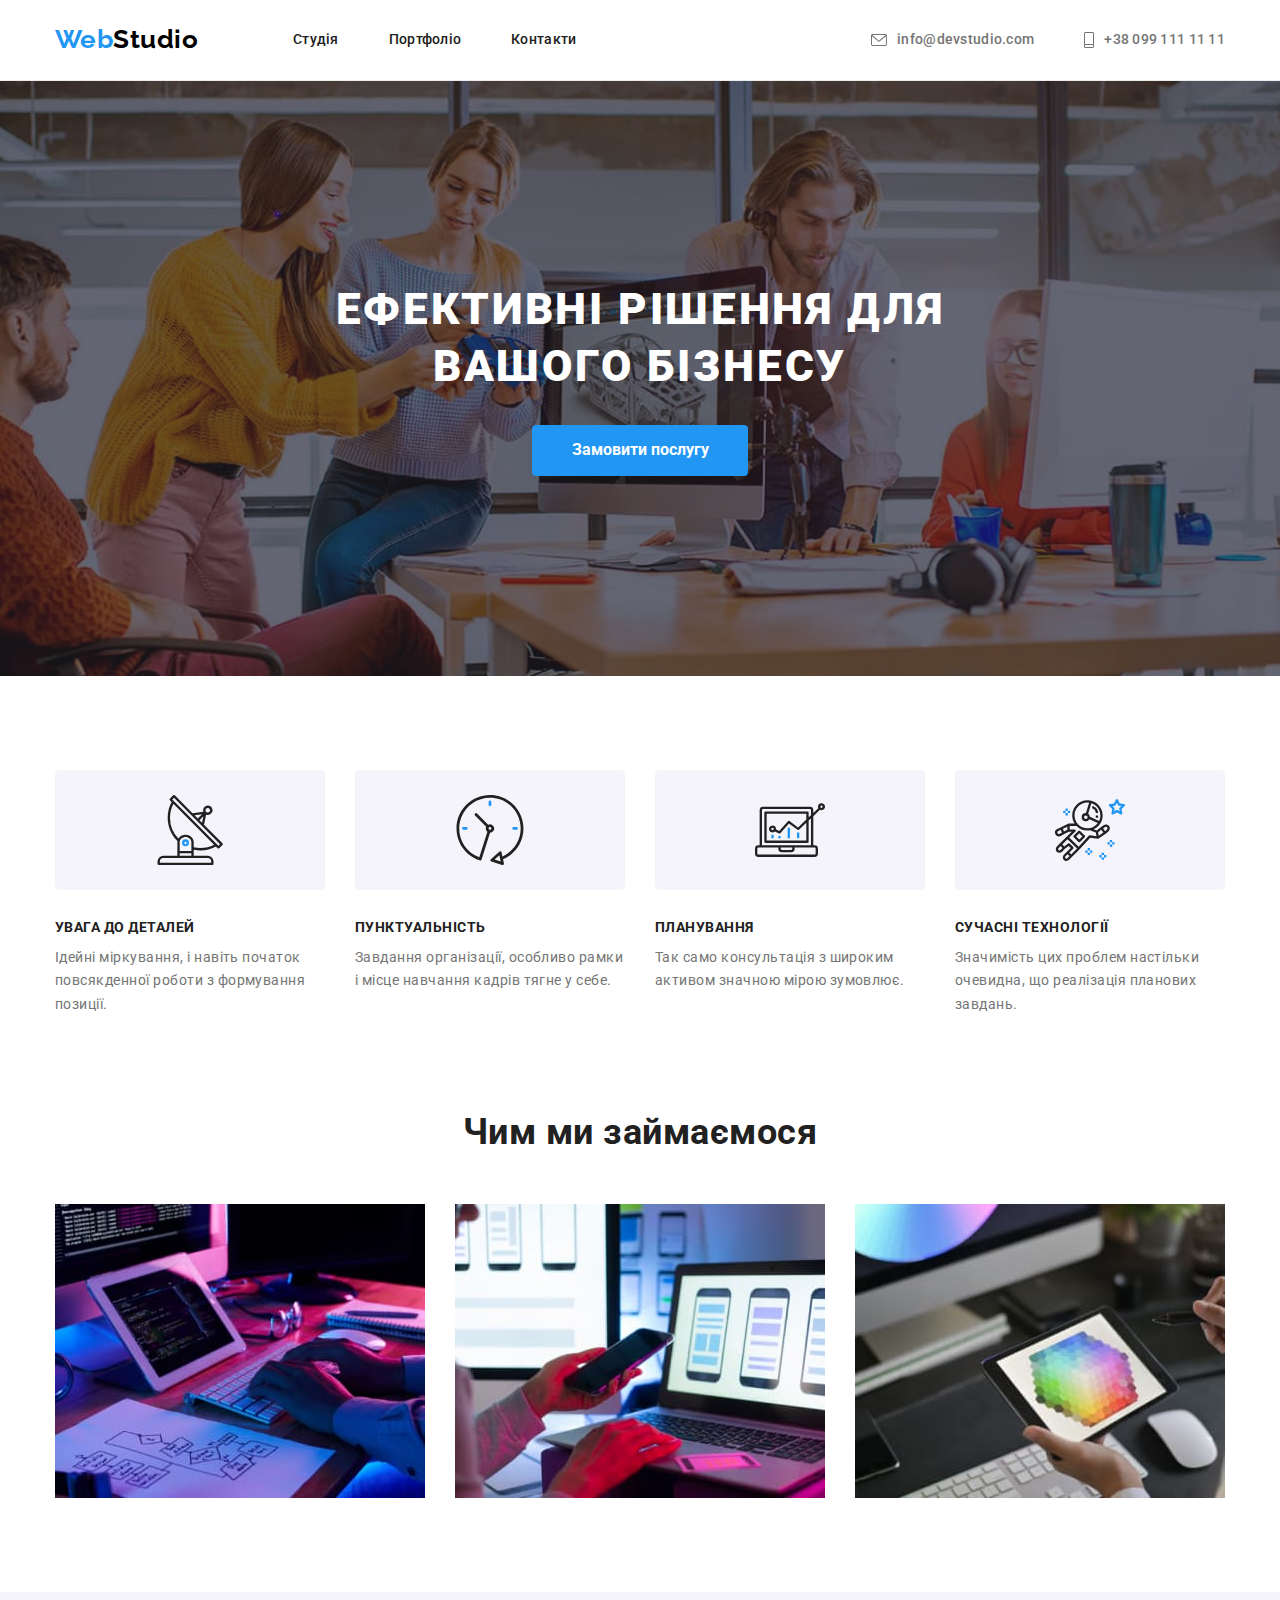
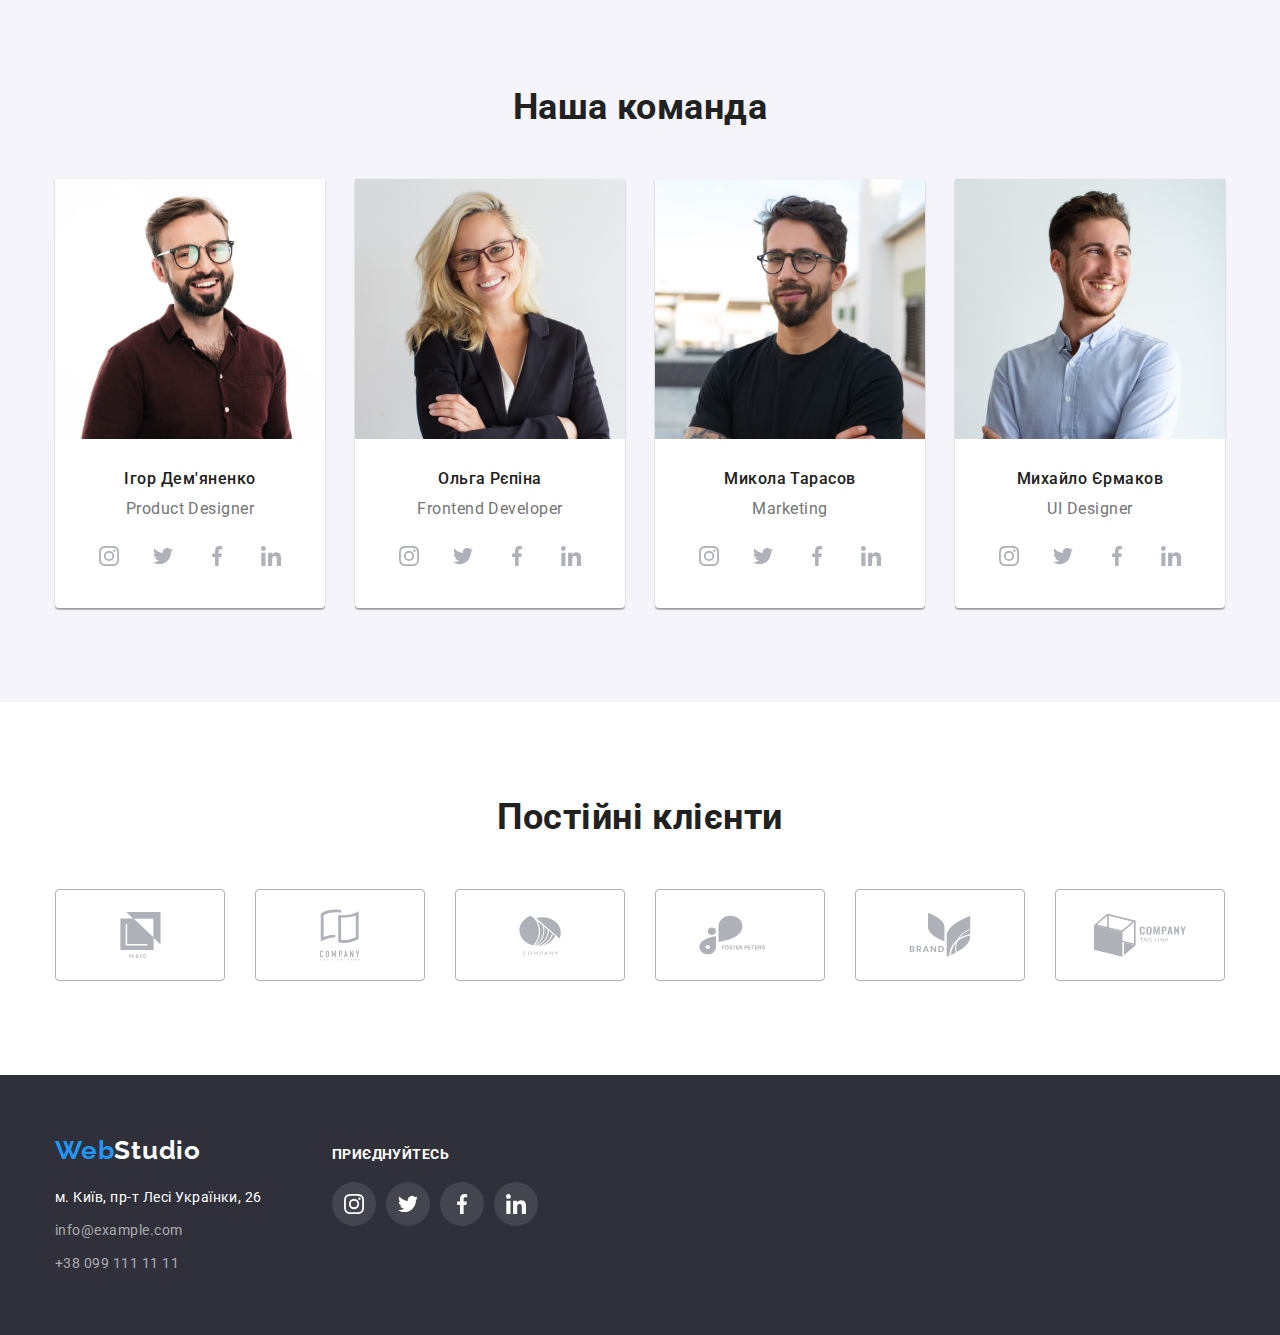
==== index.html @ 7f8a2072 "start" ====
<!DOCTYPE html>
<html lang="uk">
<head>
    <meta charset="UTF-8">
    <meta http-equiv="X-UA-Compatible" content="IE=edge">
    <meta name="viewport" content="width=device-width, initial-scale=1.0">
    <title>Document</title>
    <link rel="preconnect" href="https://fonts.googleapis.com">
    <link rel="preconnect" href="https://fonts.gstatic.com" crossorigin>
    <link href="https://fonts.googleapis.com/css2?family=Raleway:wght@700&family=Roboto:wght@400;500;700;900&display=swap"
        rel="stylesheet">  
    <link rel="stylesheet" href="https://cdnjs.cloudflare.com/ajax/libs/modern-normalize/1.1.0/modern-normalize.min.css">

    <link rel="stylesheet" href="./css/styles.css">
</head>
<body class="page">
    <header class="page-header">
        <div class="conteiner main-nav">
        <nav class="nav">
            <a href="./index.html" class="logo"><span class="logo-style">Web</span>Studio</a>
            <ul class="site-nav">
                <li class="item"><a href="./index.html" class="link">Студія</a></li>
                <li class="item"><a href="./portfolio.html" class="link">Портфоліо</a></li>
                <li class="item"><a href="" class="link">Контакти</a></li>
            </ul>
        </nav>
        <ul class="feedback">
            <li class="item"><a href="info@devstudio.com" class="link mail">
                <svg class="envelope-icon">
                    <use href="./images/sprayt.svg#icon-envelope"></use>
                </svg>info@devstudio.com</a></li>
            <li class="item"><a href="tel:+380991111111" class="link number">
                <svg class="smartfon-icon">
                    <use href="./images/sprayt.svg#icon-Vector"></use>
                </svg>+38 099 111 11 11</a></li>
        </ul>
        </div>
    </header>
    <main>
        <section class="hero-section">
            <div class="conteiner">
                <h1 class="hero-title">Ефективні рішення для вашого бізнесу</h1>
                <button type="button" class="hero-button">Замовити послугу</button>
            </div>
        </section>
        <section class="section">
           <div class="conteiner">
            <h2 class="section-title no-title">Наші переваги</h2>
            <ul class="benefits">
                <li class="item">
                    <div class="benefits-conteiner">
                        <svg class="antenna-icon">
                            <use href="./images/sprayt.svg#icon-Group"></use>
                        </svg>
                    </div>
                    <h3 class="title first">УВАГА ДО ДЕТАЛЕЙ</h3>
                    <p class="post">Ідейні міркування, і навіть початок повсякденної роботи з формування позиції.</p>
                </li>
                <li class="item">
                    <div class="benefits-conteiner">
                        <svg class="clock-icon">
                            <use href="./images/sprayt.svg#icon-clock"></use>
                        </svg>
                    </div>
                    <h3 class="title second">ПУНКТУАЛЬНІСТЬ</h3>
                    <p class="post">Завдання організації, особливо рамки і місце навчання кадрів тягне у себе.</p>
                </li>
                <li class="item">
                    <div class="benefits-conteiner">
                        <svg class="diagram-icon">
                            <use href="./images/sprayt.svg#icon-diagram"></use>
                        </svg>
                    </div>
                    <h3 class="title third">ПЛАНУВАННЯ</h3>
                    <p class="post">Так само консультація з широким активом значною мірою зумовлює.</p>
                </li>
                <li class="item">
                    <div class="benefits-conteiner">
                        <svg class="astronaut-icon">
                            <use href="./images/sprayt.svg#icon-astronaut"></use>
                        </svg>
                    </div>
                    <h3 class="title fourth">СУЧАСНІ ТЕХНОЛОГІЇ</h3>
                    <p class="post">Значимість цих проблем настільки очевидна, що реалізація планових завдань.</p>
                </li>
            </ul>
           </div>
        </section>
        <section class="section">
            <div class="conteiner">
                <h2 class="section-title">Чим ми займаємося</h2>
                <ul class="actings">
                    <li class="item">
                        <img src="./images/pc.jpg" alt="ноутбук" width="370" class="image">
                    </li>
                    <li class="item">
                        <img src="./images/phone.jpg" alt="телефон" width="370" class="image">
                    </li>
                    <li class="item">
                        <img src="./images/tablet.jpg" alt="планшет" width="370" class="image">
                    </li>
                </ul>
            </div>
        </section>
        <section class="section section-backgraund">
            <div class="conteiner">
                <h2 class="section-title">Наша команда</h2>
                <ul class="team">
                    <li class="item">
                        <img src="images/Ihor.jpg" alt="фото Ігор Дем'яненко" width="270" class="image-team">
                        <h3 class="title">Ігор Дем'яненко</h3>
                        <p class="post">Product Designer</p>
                        <ul class="social-networks">
                            <li>
                                <a href="" class="team-link">
                                    <svg class="instagram-team-icon">
                                        <use href="./images/sprayt.svg#icon-instagram-team"></use>
                                    </svg>
                                </a>
                            </li>
                            <li>
                                <a href="" class="team-link">
                                    <svg class="twitter-team-icon">
                                        <use href="./images/sprayt.svg#icon-twitter-team"></use>
                                    </svg>
                                </a>
                            </li>
                            <li>
                                <a href="" class="team-link">
                                    <svg class="facebook-team-icon">
                                        <use href="./images/sprayt.svg#icon-facebook-team"></use>
                                    </svg>
                                </a>
                            </li>
                            <li>
                                <a href="" class="team-link">
                                    <svg class="linkedin-team-icon">
                                        <use href="./images/sprayt.svg#icon-linkedin-team"></use>
                                    </svg>
                                </a>
                            </li>
                        </ul>
                    </li>
                    <li class="item">
                        <img src="images/Olha.jpg" alt="фото Ольга Рєпіна" width="270" class="image-team">
                        <h3 class="title">Ольга Рєпіна</h3>
                        <p class="post">Frontend Developer</p>
                        <ul class="social-networks">
                            <li>
                                <a href="" class="team-link">
                                    <svg class="instagram-team-icon">
                                        <use href="./images/sprayt.svg#icon-instagram-team"></use>
                                    </svg>
                                </a>
                            </li>
                            <li>
                                <a href="" class="team-link">
                                    <svg class="twitter-team-icon">
                                        <use href="./images/sprayt.svg#icon-twitter-team"></use>
                                    </svg>
                                </a>
                            </li>
                            <li>
                                <a href="" class="team-link">
                                    <svg class="facebook-team-icon">
                                        <use href="./images/sprayt.svg#icon-facebook-team"></use>
                                    </svg>
                                </a>
                            </li>
                            <li>
                                <a href="" class="team-link">
                                    <svg class="linkedin-team-icon">
                                        <use href="./images/sprayt.svg#icon-linkedin-team"></use>
                                    </svg>
                                </a>
                            </li>
                        </ul>
                    </li>
                    <li class="item">
                        <img src="images/Koly.jpg" alt="фото Микола Тарасов" width="270" class="image-team">
                        <h3 class="title">Микола Тарасов</h3>
                        <p class="post">Marketing</p>
                        <ul class="social-networks">
                            <li>
                                <a href="" class="team-link">
                                    <svg class="instagram-team-icon">
                                        <use href="./images/sprayt.svg#icon-instagram-team"></use>
                                    </svg>
                                </a>
                            </li>
                            <li>
                                <a href="" class="team-link">
                                    <svg class="twitter-team-icon">
                                        <use href="./images/sprayt.svg#icon-twitter-team"></use>
                                    </svg>
                                </a>
                            </li>
                            <li>
                                <a href="" class="team-link">
                                    <svg class="facebook-team-icon">
                                        <use href="./images/sprayt.svg#icon-facebook-team"></use>
                                    </svg>
                                </a>
                            </li>
                            <li>
                                <a href="" class="team-link">
                                    <svg class="linkedin-team-icon">
                                        <use href="./images/sprayt.svg#icon-linkedin-team"></use>
                                    </svg>
                                </a>
                            </li>
                        </ul>
                    <li class="item">
                        <img src="images/Misha.jpg" alt="фото Михайло Єрмаков" width="270" class="image-team">
                        <h3 class="title">Михайло Єрмаков</h3>
                        <p class="post">UI Designer</p>
                        <ul class="social-networks">
                            <li>
                                <a href="" class="team-link">
                                    <svg class="instagram-team-icon">
                                        <use href="./images/sprayt.svg#icon-instagram-team"></use>
                                    </svg>
                                </a>
                            </li>
                            <li>
                                <a href="" class="team-link">
                                    <svg class="twitter-team-icon">
                                        <use href="./images/sprayt.svg#icon-twitter-team"></use>
                                    </svg>
                                </a>
                            </li>
                            <li>
                                <a href="" class="team-link">
                                    <svg class="facebook-team-icon">
                                        <use href="./images/sprayt.svg#icon-facebook-team"></use>
                                    </svg>
                                </a>
                            </li>
                            <li>
                                <a href="" class="team-link">
                                    <svg class="linkedin-team-icon">
                                        <use href="./images/sprayt.svg#icon-linkedin-team"></use>
                                    </svg>
                                </a>
                            </li>
                        </ul>
                    </li>
                </ul>
            </div>
        </section>
        <section class="section">
            <div class="conteiner">
                <h2 class="section-title">Постійні клієнти</h2>
                <ul class="customers">
                    <li>
                        <a href="" class="customer-link">
                            <svg class="ya-and-co-icon">
                                <use href="./images/sprayt.svg#icon-YA-and-CO"></use>
                            </svg>
                        </a>
                    </li>
                    <li>
                        <a href="" class="customer-link">
                            <svg class="tagline-icon">
                                <use href="./images/sprayt.svg#icon-tagline"></use>
                            </svg>
                        </a>
                    </li>
                    <li>
                        <a href="" class="customer-link">
                            <svg class="company-icon">
                                <use href="./images/sprayt.svg#icon-company"></use>
                            </svg>
                        </a>
                    </li>
                    <li>
                        <a href="" class="customer-link">
                            <svg class="foster-icon">
                                <use href="./images/sprayt.svg#icon-foster"></use>
                            </svg>
                        </a>
                    </li>
                    <li>
                        <a href="" class="customer-link">
                            <svg class="brand-icon">
                                 <use href="./images/sprayt.svg#icon-brand"></use>
                            </svg>
                        </a>
                    </li>
                    <li>
                        <a href="" class="customer-link">
                            <svg class="tag-line-icon">
                                <use href="./images/sprayt.svg#icon-tag-line"></use>
                            </svg>
                        </a>
                    </li>
                </ul>
            </div>
        </section>
    </main>
    <footer class="footer">
        <div class="conteiner basement">
            <div aria-colcount="address-container">
                <a href="./index.html" class="footer-logo"><span class="logo-style">Web</span>Studio</a>
                <address>
                    <ul class="footer-section">
                        <li class="item">
                            <a href="https://goo.gl/maps/1Dg9ZGH78BXYVgJ18" target="_blank" rel="noreferer noopener nofollow"
                                class="map">м. Київ, пр-т Лесі
                                Українки, 26
                            </a>
                        </li>
                        <li class="item">
                            <a href="info@example.com" class="mail">info@example.com</a>
                        </li>
                        <li class="item">
                            <a href="tel:+380991111111" class="telephone">+38 099 111 11 11</a>
                        </li>
                    </ul>
                </address>
            </div>
            <div class="footer-link-container">
                <h2 class="footer-title">приєднуйтесь</h2>
                <ul class="social-link">
                <li>
                    <a href="" class="footer-link">
                        <svg class="instagram-icon">
                            <use href="./images/sprayt.svg#icon-instagram"></use>
                        </svg>
                    </a>
                </li>
                <li>
                    <a href="" class="footer-link">
                        <svg class="twitter-icon">
                            <use href="./images/sprayt.svg#icon-twitter"></use>
                        </svg>
                    </a>
                </li>
                <li>
                    <a href="" class="footer-link">
                        <svg class="facebook-icon">
                            <use href="./images/sprayt.svg#icon-facebook"></use>
                        </svg>
                    </a>
                </li>
                <li>
                    <a href="" class="footer-link">
                        <svg class="linkedin-icon">
                            <use href="./images/sprayt.svg#icon-linkedin"></use>
                        </svg>
                    </a>
                </li>
                </ul>
            </div>
        </div>
    </footer>
    
</body>
</html>
---- css/styles.css ----
:root{
    --primary-text-color: #757575;
    --title-text-color: #212121;
    --acent-color: #2196F3;
    --primary-bcg-color: #ffffff;

}
html{
    box-sizing: border-box;
}
*,
*::before,
*::after {
    box-sizing: inherit;
}
h1, h2, h3, p, ul{
    margin: 0px;
    padding: 0px;
}
.conteiner{
    margin-left: auto;
    margin-right: auto;
    padding-left: 15px;
    padding-right: 15px;
    width: 1200px;
}
.page-header{
    background-color: var(--primary-bcg-color);
    border-bottom: 1px solid #ECECEC;
}
.main-nav{
    display: flex;
    align-items: center;
    
}
.logo{
    width: 145px;
    font-family: 'Raleway';
    font-weight: 700;
    font-size: 26px;
    line-height: 1.2;
    color: #000000;
    text-decoration: none;
}
.logo:focus{
    color: var(--acent-color);
}
.logo-style{
    color: var(--acent-color);
}
.nav{
    display: flex;
    align-items: center;
}
.site-nav .link{
    display: block;
    padding-top: 32px;
    padding-bottom: 32px;

    color: var(--title-text-color);
    font-weight: 500;
    font-size: 14px;
    line-height: 1.1;
    letter-spacing: 0.02em;
    text-decoration: none;
}
.site-nav .item+ .item{
    margin-left: 50px;
}
.site-nav{
    display: flex;
    list-style: none;
    margin-left: 93px;
}
.site-nav .link:hover,
.site-nav .link:focus {
    color: var(--acent-color);
}
.feedback .link {
    display: inline-flex;
    align-items: center;
    padding-top: 32px;
    padding-bottom: 32px;

    color: #757575;
    font-weight: 500;
    font-size: 14px;
    line-height: 1.1;
    letter-spacing: 0.02em;
    text-decoration: none;
}
.feedback{
    display: flex;
    margin-left: auto;

    list-style: none;
}
.feedback .item+ .item{
margin-left: 50px;
}
.feedback .link:hover,
.feedback .link:focus{
    color: var(--acent-color);
}
.envelope-icon{
    width: 16px;
    height: 12px;
    margin-right: 10px;
    fill: currentColor;
}
.smartfon-icon{
    width: 10px;
    height: 16px;
    margin-right: 10px;
    fill: currentColor;
}


/*body*/

body{
    background-color: var(--primary-bcg-color);
    color: var(--primary-text-color);
    font-family: 'Roboto', sans-serif;
    font-style: normal;
    font-weight: 400;
    letter-spacing: 0.03em;
}   

/*секція герой*/
.hero-section{
    max-width: 1600px;
    background-image: linear-gradient(
        to right,
        rgba(47, 48, 58, 0.4),
        rgba(47, 48, 58, 0.4)
        ), url(../images/hero-img-bg.jpg);
    background-repeat: no-repeat;
    background-position: center;
    background-size: cover;

    margin-left: auto;
    margin-right: auto;
    padding-top: 200px;
    padding-bottom: 200px;

    background-color: #2F303A;
    text-align: center;
}
.hero-title{
    margin-left: auto;
    margin-right: auto;
    margin-bottom: 30px;
    width: 696px;

    color: var(--primary-bcg-color);
    font-weight: 900;
    font-size: 44px;
    line-height: 1.3;
    letter-spacing: 0.06em;
    text-transform: uppercase;
}
.hero-button{
    border: 1px solid transparent;
    display: inline-block;
    border-radius: 4px;
    padding: 10px 32px;
    min-width: 216px;

    background-color: var(--acent-color);
    color: var(--primary-bcg-color);
    font-weight: 700;
    font-size: 16px;
    line-height: 1.8;
    cursor: pointer;
}
.hero-button:hover,
.hero-button:focus{
    color: var(--primary-bcg-color);
}
/*заголовки секцій*/
.section{
    padding-top: 94px;
    padding-bottom: 94px;
}
.section-title{
    margin-bottom: 50px;

    color: var(--title-text-color);
    font-weight: 700;
    font-size: 36px;
    line-height: 1.2;
    text-align: center;
}
.no-title {
    display: none;
}
/*перелік переваг*/
.benefits{
    display: flex;

    list-style: none;
}
.benefits .item+ .item{
    margin-left: 30px;
}
.benefits-conteiner{
    display: inline-flex;
    justify-content: center;
    align-items: center;
    width: 270px;
    height: 120px;
    background: #F5F4FA;
    border-radius: 4px;
    margin-bottom: 30px;
}
.antenna-icon{
    width: 70px;
    height: 70px;
}
.clock-icon{
    width: 70px;
    height: 70px;
}
.diagram-icon{
    width: 70px;
    height: 70px;
}
.astronaut-icon{
    width: 70px;
    height: 70px;
}
.benefits .title{
    margin-bottom: 10px;

    color: var(--title-text-color);
    font-weight: 700;
    font-size: 14px;
    line-height: 1.1;
}
.benefits .post{
    font-size: 14px;
    line-height: 1.7;
}
/* what we do*/
.section:nth-child(3) {
    padding-top: 0px;
}
.actings{
    display: flex;
    list-style: none;
    
}
.actings .item+ .item{
    margin-left: 30px;
}
.item .image{
    display: block;
    max-width: 100%;
    height: auto;
}
/*Team section*/
.team{
    display: flex;
    list-style: none;
}
.section-title .team{
    background-color: #fff;
}
.team .item{
    display: inline-block;
    background-color: var(--primary-bcg-color);
    box-shadow: 0px 1px 3px rgba(0, 0, 0, 0.12), 0px 1px 1px rgba(0, 0, 0, 0.14), 0px 2px 1px rgba(0, 0, 0, 0.2);
    border-radius: 0px 0px 4px 4px;
}
.team .item+ .item{
    margin-left: 30px;
}
.team .image-team{
    display: block;
    max-width: 100%;
    height: auto;
}
.team .title{
    padding-top: 30px;
    margin-bottom: 10px;
    text-align: center;

    color: var(--title-text-color);
    font-weight: 500;
    font-size: 16px;
    line-height: 1.2;
}
.team .post{
    margin-bottom: 16px;
    text-align: center;

    font-size: 16px;
    line-height: 1.2;
}
.social-networks{
    display: flex;
    list-style: none;
    justify-content: center;
    column-gap: 10px;
    padding-bottom: 30px;
}
.team-link{
    display: inline-flex;
    justify-content: center;
    align-items: center;
    width: 44px;
    height: 44px;
    color: #AFB1B8;
    border: 0;
    border-radius: 50%;
    background-color: var(--primary-bcg-color);
}
.team-link:hover,
.team-link:focus{
    color: #fff;
    background-color: var(--acent-color);
}
.instagram-team-icon{
    width: 20px;
    height: 20px;
    fill: currentColor;
}
.twitter-team-icon{
    width: 20px;
    height: 20px;
    fill: currentColor;
}
.facebook-team-icon{
    width: 20px;
    height: 20px;
    fill: currentColor;
}
.linkedin-team-icon{
    width: 20px;
    height: 20px;
    fill: currentColor;
}
.section-backgraund{
    background-color: #F5F4FA;
}
/* customers section */
.customers{
    display: flex;
    list-style: none;
    justify-content: center;
    column-gap: 30px;
}
.customer-link{
    display: inline-flex;
    justify-content: center;
    align-items: center;
    width: 170px;
    height: 92px;
    color: #AFB1B8;
    border: 1px solid #AFB1B8;
    border-radius: 4px;
}
.customer-link:hover,
.customer-link:focus{
    color: var(--acent-color);
    border-color: var(--acent-color);
}
.ya-and-co-icon{
    width: 41px;
    height: 46px;
    fill: currentColor;
}
.tagline-icon{
    width: 40px;
    height: 52px;
    fill: currentColor;
}
.company-icon{
    width: 44px;
    height: 40px;
    fill: currentColor;
}
.foster-icon{
    width: 84px;
    height: 40px;
    fill: currentColor;
}
.brand-icon{
    width: 62.54px;
    height: 45.43px;
    fill: currentColor;
}
.tag-line-icon{
    width: 94px;
    height: 44px;
    fill: currentColor;
}
/*footer*/
.footer{
    padding-top: 60px;
    padding-bottom: 60px;
    background-color: #2F303A;
}
.basement{
    display: flex;
    align-items: baseline;
}
.footer-section{
    list-style: none;
}
.footer-logo{
    display: inline-block;
    margin-bottom: 20px;
    width: 145px;

    font-family: 'Raleway';
    font-style: normal;
    font-weight: 700;
    font-size: 26px;
    line-height: 1.2;
    letter-spacing: 0.03em;
    text-decoration: none;
    color: var(--primary-bcg-color);
}
.footer-logo:focus{
    color: var(--acent-color);
}
.footer-section .map{
    color: var(--primary-bcg-color);
    font-size: 14px;
    line-height: 1.7;
    text-decoration: none;
    font-style: normal;
}
.footer-section .map:hover,
.footer-section .map:focus{
    color: var(--acent-color);
}
.footer-section .mail,
.footer-section .telephone{
    color: rgba(255, 255, 255, 0.6);
    font-size: 14px;
    line-height: 1.7;
    text-decoration: none;
    font-style: normal;
}
.footer-section .mail:hover,
.footer-section .mail:focus{
    color: var(--acent-color);
}

.footer-section .telephone:hover,
.footer-section .telephone:focus{
    color: var(--acent-color);
}
.footer-section .item{
    margin-bottom: 9px;
}
.footer-section .item:last-child{
    margin-bottom: 0px;
}
.footer-link-container{
    margin-left: 70px;
    width: 206px;
    height: 80px;
}
.footer-title{
    margin-bottom: 20px;

    font-weight: 700;
    font-size: 14px;
    line-height: 16px;
    letter-spacing: 0.03em;
    text-transform: uppercase;

    color: #FFFFFF;
}
.social-link{
    display: flex;
    list-style: none;
    justify-content: space-between;
}
.footer-link{
    display: inline-flex;
    justify-content: center;
    align-items: center;
    width: 44px;
    height: 44px;
    border: 0;
    border-radius: 50%;
    background-color: rgba(255, 255, 255, 0.1);
}
.footer-link:hover,
.footer-link:focus{
    background-color: var(--acent-color);
}
.instagram-icon{
    width: 20px;
    height: 20px;
}
.twitter-icon{
    width: 20px;    
    height: 20px;
}
.facebook-icon{
    width: 20px;
    height: 20px;
}
.linkedin-icon{
    width: 20px;
    height: 20px;
}

/*button portfolio*/
.button{
    display: flex;
    justify-content: center;

    list-style: none;
    margin-bottom: 50px;
}
.button .item+ .item{
    margin-left: 8px;
}
.button .nav-button{
    border-radius: 4px;
    border: transparent;
    padding: 6px 25px;

    font-family: inherit;
    background-color: #F5F4FA;
    color: var(--title-text-color);
    font-weight: 500;
    font-size: 16px;
    line-height: 1.6;
    cursor: pointer;
}
.button .nav-button:hover,
.button .nav-button:focus{
    background-color: var(--acent-color);
    color: var(--primary-bcg-color);
    box-shadow: 0px 3px 1px rgba(0, 0, 0, 0.1), 0px 1px 2px rgba(0, 0, 0, 0.08), 0px 2px 2px rgba(0, 0, 0, 0.12);
}
/*examples portfolio*/
.examples{
    display: flex;
    flex-wrap: wrap;
    list-style: none;
}
.examples .item{
    width: 370px;
    margin-right: 30px;
    margin-bottom: 30px;
    
}
.examples .item:nth-child(3n){
    margin-right: 0px;
}
.examples .item:nth-last-child(-n +3){
    margin-bottom: 0px;
}
.examples .examples-image{
    display: block;
    max-width: 100%;
    height: auto;
}
.examples-title{
    margin-bottom: 4px;

    color: var(--title-text-color);
    font-weight: 700;
    font-size: 18px;
    line-height: 2;
    letter-spacing: 0.06em;
    background-color: #fff;
}
.examples-post{
    color: var(--primary-text-color);
    font-size: 16px;
    line-height: 1.8;
    background-color: #fff;
}
.examples-link:hover,
.examples-link:focus{
    box-shadow: 0px 1px 1px rgba(0, 0, 0, 0.12), 0px 4px 4px rgba(0, 0, 0, 0.06), 1px 4px 6px rgba(0, 0, 0, 0.16);
}
.examples-link {
    display: block;
    text-decoration: none;
}
.examples-container{
    padding: 20px 24px;
    border-bottom: 1px solid #EEEEEE;
    border-right: 1px solid #EEEEEE;
    border-left: 1px solid #EEEEEE;
}
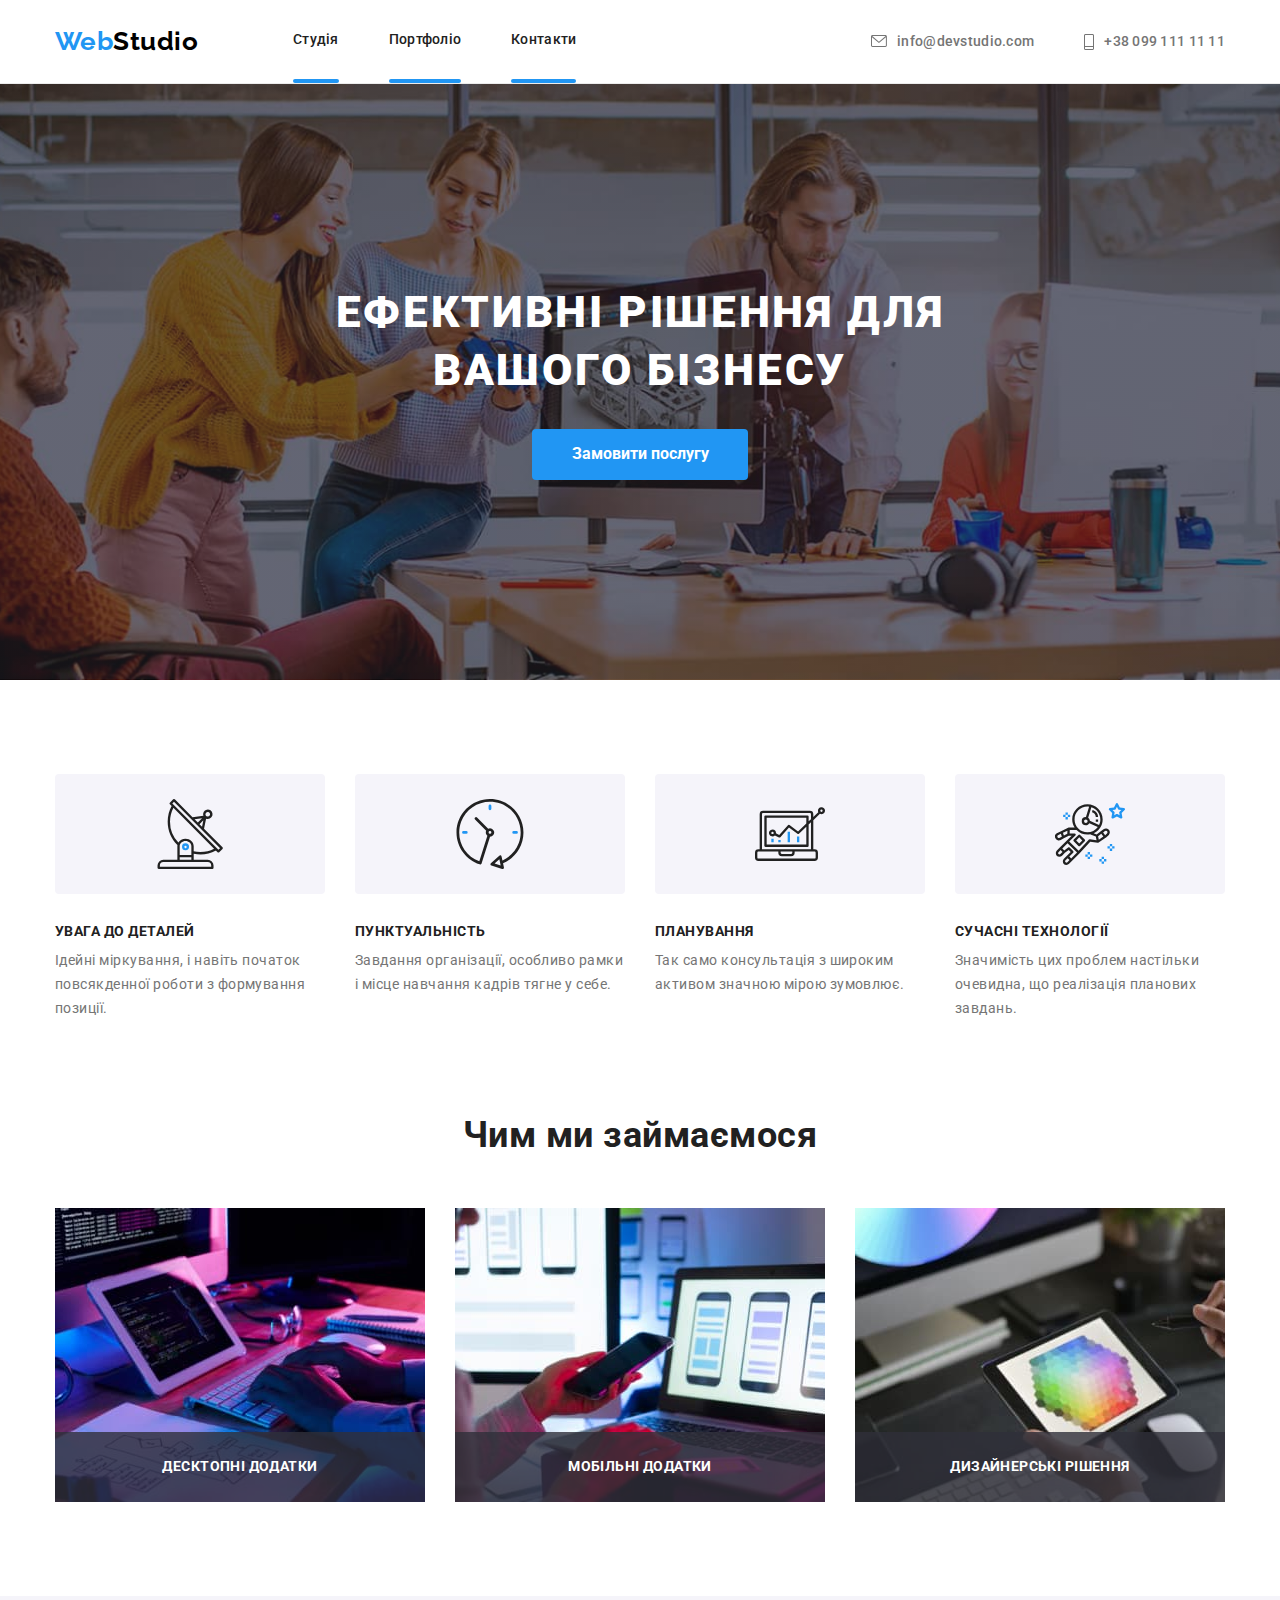
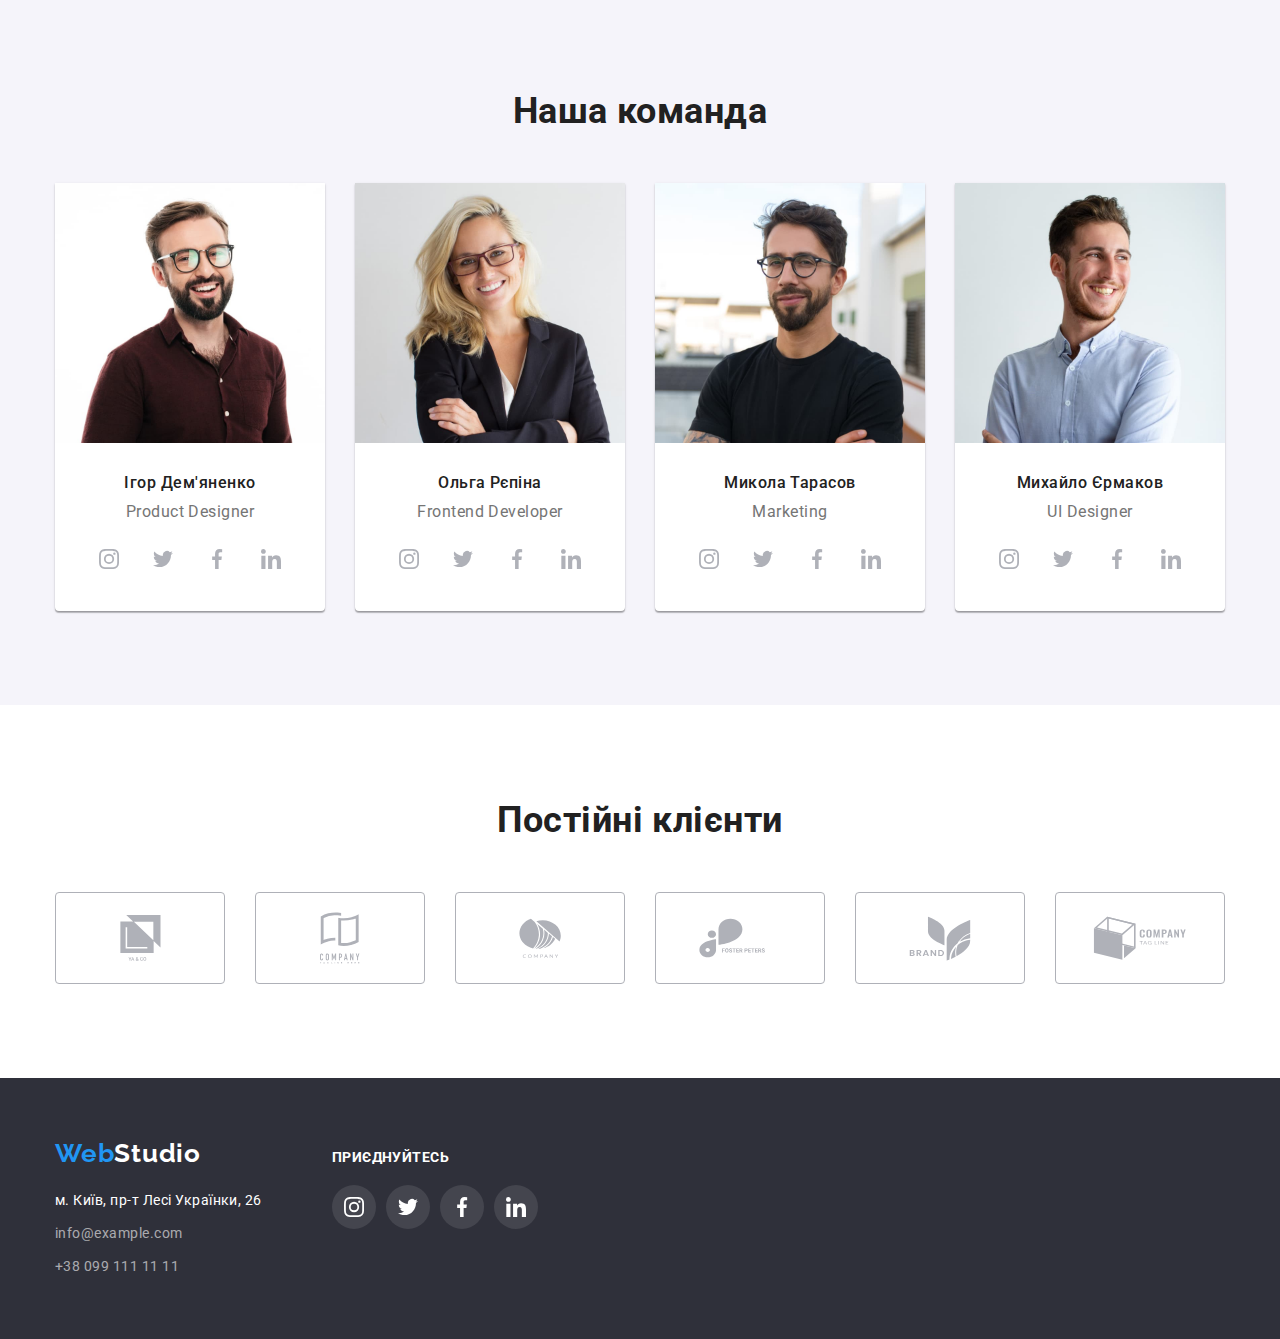
==== commit c6416f51: "+" ====
--- a/index.html
+++ b/index.html
@@ -91,13 +91,28 @@
                 <h2 class="section-title">Чим ми займаємося</h2>
                 <ul class="actings">
                     <li class="item">
-                        <img src="./images/pc.jpg" alt="ноутбук" width="370" class="image">
-                    </li>
-                    <li class="item">
-                        <img src="./images/phone.jpg" alt="телефон" width="370" class="image">
-                    </li>
-                    <li class="item">
-                        <img src="./images/tablet.jpg" alt="планшет" width="370" class="image">
+                        <div class="actings-container">
+                            <img src="./images/pc.jpg" alt="ноутбук" width="370" class="image">
+                            <div class="actings-post-container">
+                                <p class="actings-post">Десктопні додатки</p>
+                            </div>
+                        </div>
+                    </li>
+                    <li class="item">
+                        <div class="actings-container">
+                            <img src="./images/phone.jpg" alt="телефон" width="370" class="image">
+                            <div class="actings-post-container">
+                                <p class="actings-post">Мобільні додатки</p>
+                            </div>
+                        </div>
+                    </li>
+                    <li class="item">
+                        <div class="actings-container">
+                            <img src="./images/tablet.jpg" alt="планшет" width="370" class="image">
+                            <div class="actings-post-container">
+                                <p class="actings-post">Дизайнерські рішення</p>
+                            </div>
+                        </div>
                     </li>
                 </ul>
             </div>
--- a/css/styles.css
+++ b/css/styles.css
@@ -75,6 +75,15 @@
 .site-nav .link:hover,
 .site-nav .link:focus {
     color: var(--acent-color);
+}
+.site-nav .item::after{
+    display: block;
+    content: " ";
+    width: 100%;
+    height: 4px;
+    background-color: var(--acent-color);
+    border-radius: 2px;
+    opacity: 1;
 }
 .feedback .link {
     display: inline-flex;
@@ -259,6 +268,29 @@
     max-width: 100%;
     height: auto;
 }
+.actings-container{
+    position: relative;
+}
+.actings-post {
+    font-family: 'Roboto';
+    font-weight: 700;
+    font-size: 14px;
+    line-height: 1.14;
+    letter-spacing: 0.03em;
+    text-transform: uppercase;
+    color: var(--primary-bcg-color);
+}
+.actings-post-container{
+    position: absolute;
+    bottom: 0;
+    left: 0;
+    background-color: rgba(47, 48, 58, 0.8);
+    width: 370px;
+    height: 70px;
+    display: flex;
+    justify-content: center;
+    align-items: center;
+}
 /*Team section*/
 .team{
     display: flex;
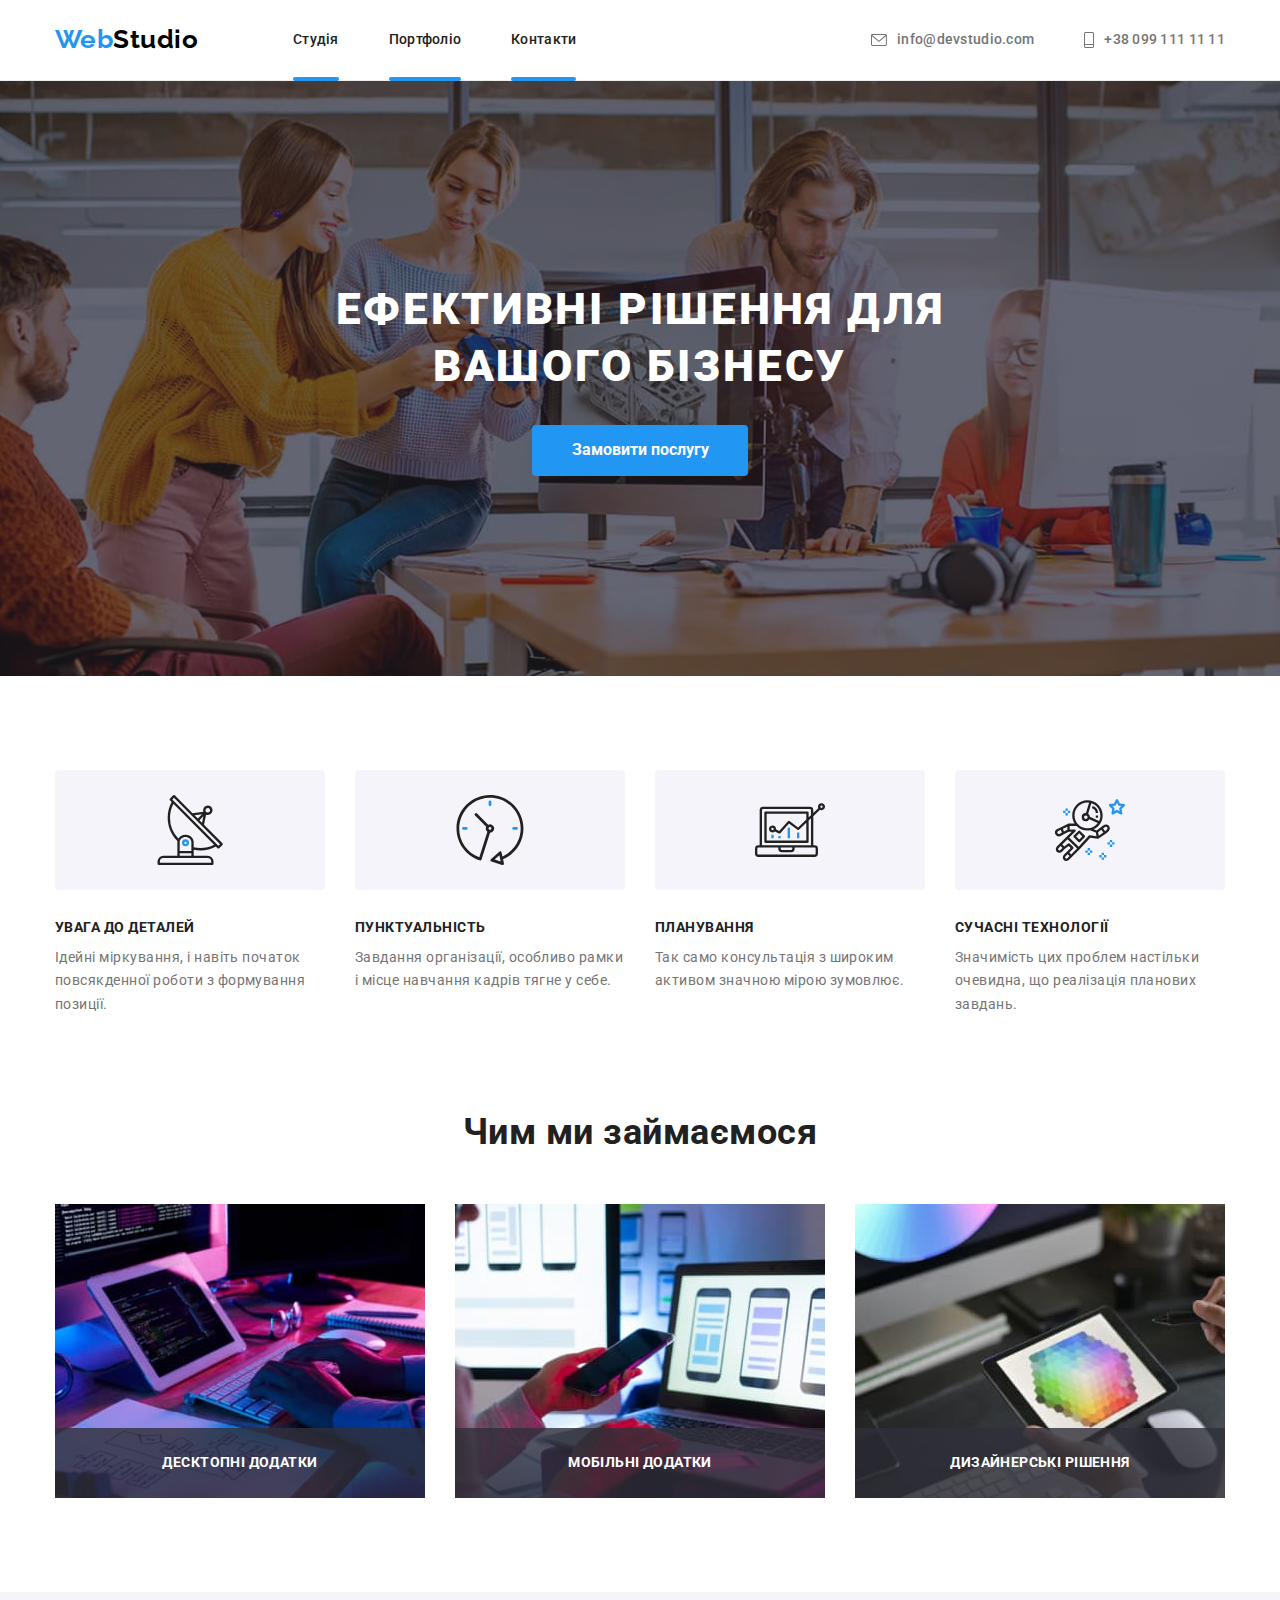
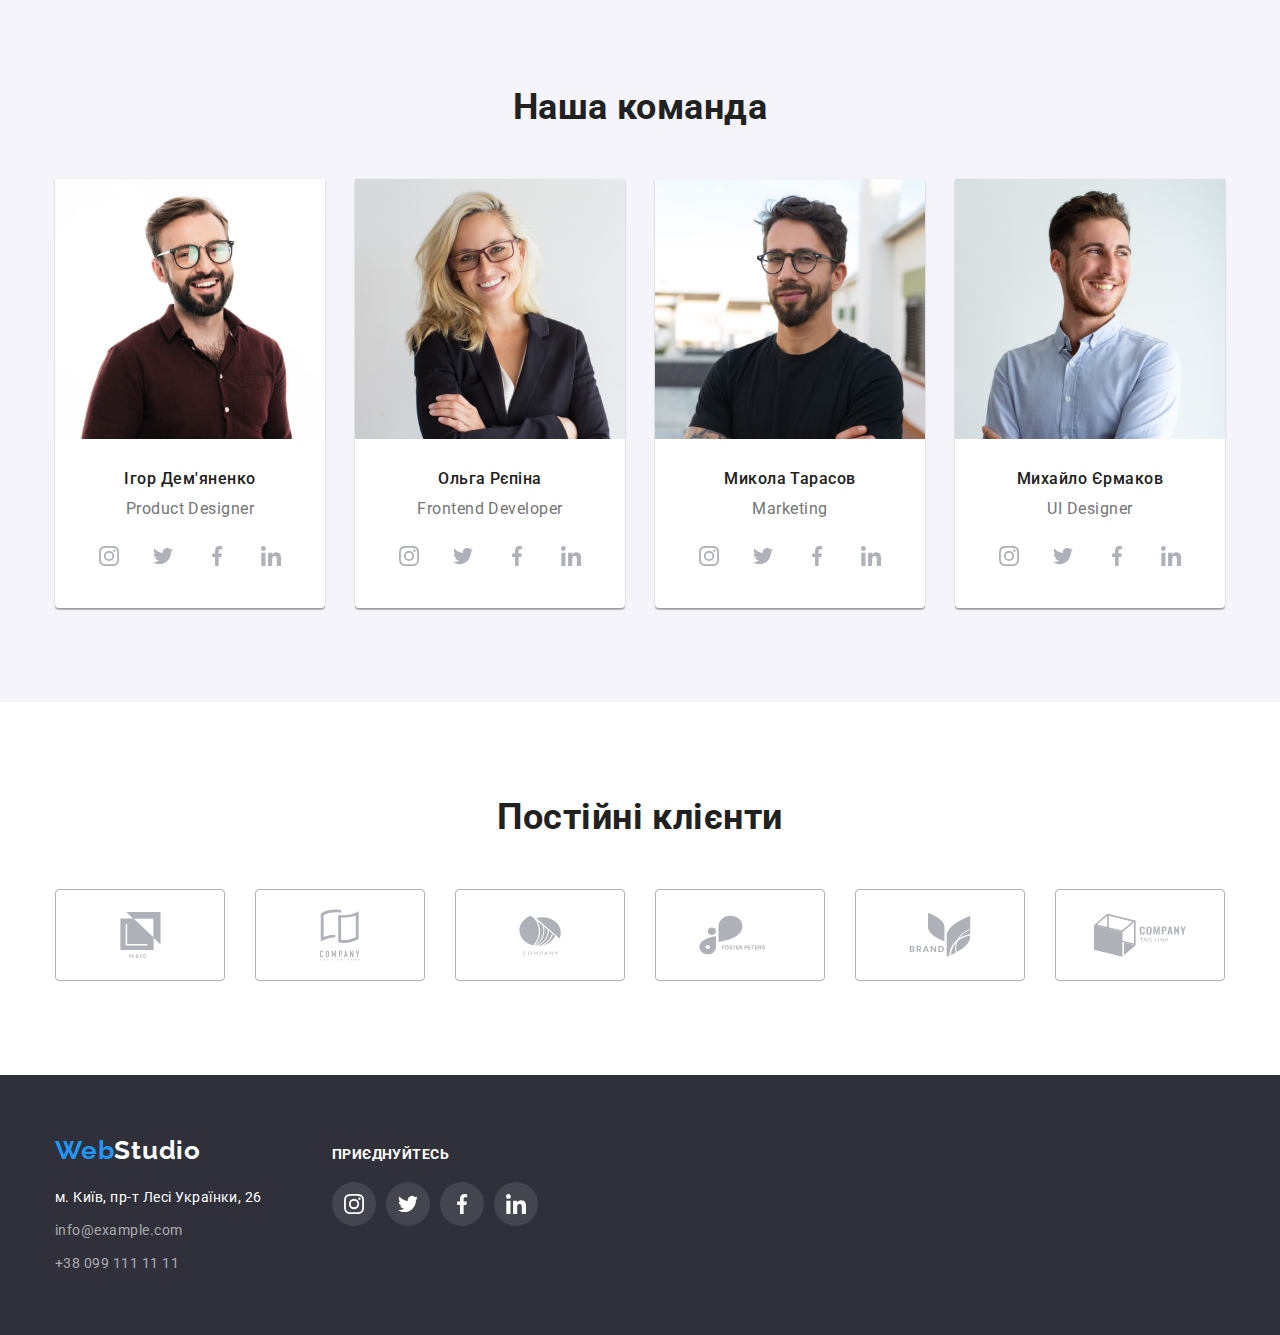
==== commit a003e2e7: "+" ====
--- a/index.html
+++ b/index.html
@@ -19,9 +19,9 @@
         <nav class="nav">
             <a href="./index.html" class="logo"><span class="logo-style">Web</span>Studio</a>
             <ul class="site-nav">
-                <li class="item"><a href="./index.html" class="link">Студія</a></li>
-                <li class="item"><a href="./portfolio.html" class="link">Портфоліо</a></li>
-                <li class="item"><a href="" class="link">Контакти</a></li>
+                <li class="item"><a href="./index.html" class="link current">Студія</a></li>
+                <li class="item"><a href="./portfolio.html" class="link current">Портфоліо</a></li>
+                <li class="item"><a href="" class="link current">Контакти</a></li>
             </ul>
         </nav>
         <ul class="feedback">
@@ -40,7 +40,7 @@
         <section class="hero-section">
             <div class="conteiner">
                 <h1 class="hero-title">Ефективні рішення для вашого бізнесу</h1>
-                <button type="button" class="hero-button">Замовити послугу</button>
+                <button type="button" class="hero-button" data-modal-open>Замовити послугу</button>
             </div>
         </section>
         <section class="section">
@@ -369,6 +369,17 @@
             </div>
         </div>
     </footer>
+
+    <div class="backdrop is-hidden" data-modal>
+        <div class="modal">
+            <button class="button-close" data-modal-close>
+                <svg class="close-icon">
+                    <use href="./images/sprayt.svg#icon-close"></use>
+                </svg>
+            </button>
+        </div>
+    </div>
     
+    <script src="./js/modal.js"></script>
 </body>
 </html>
--- a/css/styles.css
+++ b/css/styles.css
@@ -63,6 +63,10 @@
     line-height: 1.1;
     letter-spacing: 0.02em;
     text-decoration: none;
+
+    position: relative;
+
+    transition: color 250ms cubic-bezier(0.4, 0, 0.2, 1);
 }
 .site-nav .item+ .item{
     margin-left: 50px;
@@ -71,19 +75,23 @@
     display: flex;
     list-style: none;
     margin-left: 93px;
+
 }
 .site-nav .link:hover,
-.site-nav .link:focus {
-    color: var(--acent-color);
-}
-.site-nav .item::after{
+.site-nav .link:focus{
+    color: var(--acent-color);
+}
+.link.current::after{
+    position: absolute;
+    left: 0;
+    bottom: -1px;
     display: block;
     content: " ";
     width: 100%;
     height: 4px;
     background-color: var(--acent-color);
     border-radius: 2px;
-    opacity: 1;
+    opacity: 1; 
 }
 .feedback .link {
     display: inline-flex;
@@ -97,6 +105,8 @@
     line-height: 1.1;
     letter-spacing: 0.02em;
     text-decoration: none;
+
+    transition: color 250ms cubic-bezier(0.4, 0, 0.2, 1);
 }
 .feedback{
     display: flex;
@@ -347,6 +357,9 @@
     border: 0;
     border-radius: 50%;
     background-color: var(--primary-bcg-color);
+
+    transition: color 250ms cubic-bezier(0.4, 0, 0.2, 1),
+    background-color 250ms cubic-bezier(0.4, 0, 0.2, 1);
 }
 .team-link:hover,
 .team-link:focus{
@@ -392,6 +405,9 @@
     color: #AFB1B8;
     border: 1px solid #AFB1B8;
     border-radius: 4px;
+
+    transition: color 250ms cubic-bezier(0.4, 0, 0.2, 1),
+    border-color 250ms cubic-bezier(0.4, 0, 0.2, 1);
 }
 .customer-link:hover,
 .customer-link:focus{
@@ -464,6 +480,8 @@
     line-height: 1.7;
     text-decoration: none;
     font-style: normal;
+
+    transition: color 250ms cubic-bezier(0.4, 0, 0.2, 1);
 }
 .footer-section .map:hover,
 .footer-section .map:focus{
@@ -476,6 +494,8 @@
     line-height: 1.7;
     text-decoration: none;
     font-style: normal;
+
+    transition: color 250ms cubic-bezier(0.4, 0, 0.2, 1);
 }
 .footer-section .mail:hover,
 .footer-section .mail:focus{
@@ -522,6 +542,8 @@
     border: 0;
     border-radius: 50%;
     background-color: rgba(255, 255, 255, 0.1);
+
+    transition: background-color 250ms cubic-bezier(0.4, 0, 0.2, 1);
 }
 .footer-link:hover,
 .footer-link:focus{
@@ -567,6 +589,10 @@
     font-size: 16px;
     line-height: 1.6;
     cursor: pointer;
+
+    transition: color 250ms cubic-bezier(0.4, 0, 0.2, 1),
+        background-color 250ms cubic-bezier(0.4, 0, 0.2, 1),
+        box-shadow 250ms cubic-bezier(0.4, 0, 0.2, 1);
 }
 .button .nav-button:hover,
 .button .nav-button:focus{
@@ -620,6 +646,9 @@
 .examples-link {
     display: block;
     text-decoration: none;
+
+    transition: box-shadow 250ms cubic-bezier(0.4, 0, 0.2, 1);;
+
 }
 .examples-container{
     padding: 20px 24px;
@@ -627,3 +656,89 @@
     border-right: 1px solid #EEEEEE;
     border-left: 1px solid #EEEEEE;
 }
+.thumb{
+    position: relative;
+    overflow: hidden;
+}
+.examples-overlay{
+    position: absolute;
+    top: 0;
+    left: 0;
+    width: 100%;
+    height: 100%;
+    background-color: rgba(33, 150, 243, 0.9);
+
+    transform: translateY(100%);
+    transition: transform 250ms cubic-bezier(0.4, 0, 0.2, 1);
+}
+.examples-text-conteiner{
+    position: absolute;
+    top: 50%;
+    left: 50%;
+    transform: translate(-50%, -50%);
+    width: 322px;
+    height: 168px;
+}
+.examples-text{
+    font-family: 'Roboto';
+    font-size: 18px;
+    line-height: 1.55;
+    letter-spacing: 0.03em;
+    
+    color: #FFFFFF;
+    
+}
+.examples-link:hover .examples-overlay{
+    transform: translateY(0);
+}
+/* Бекдроп та модальне вікно */
+.backdrop{
+    position: fixed;
+    top: 0;
+    left: 0;
+    width: 100%;
+    height: 100%;
+    background-color: rgba(0, 0, 0, 0.2);
+    
+    opacity: 1;
+    transition: opacity 250ms cubic-bezier(0.4, 0, 0.2, 1);
+}
+.backdrop.is-hidden .modal{
+    transform: translate(-50%, -50%) scale(1.1);
+}
+.modal{
+    position: absolute;
+    top: 50%;
+    left: 50%;
+    transform: translate(-50%, -50%) scale(1);
+    width: 528px;
+    height: 581px;
+    background-color: #FFFFFF;
+    box-shadow: 0px 1px 3px rgba(0, 0, 0, 0.12), 0px 1px 1px rgba(0, 0, 0, 0.14), 0px 2px 1px rgba(0, 0, 0, 0.2);
+    border-radius: 4px;
+
+    transition: transform 250ms cubic-bezier(0.4, 0, 0.2, 1);
+}
+.button-close{
+    position: absolute;
+    top: 8px;
+    right: 8px;
+    display: inline-flex;
+    justify-content: center;
+    align-items: center;
+    width: 30px;
+    height: 30px;
+    background-color: #fff;
+    border-radius: 50%;
+    border: 1px solid rgba(0, 0, 0, 0.1);
+    cursor: pointer;
+}
+.close-icon {
+    width: 18px;
+    height: 18px;
+}
+.is-hidden{
+    opacity: 0;
+    pointer-events: none;
+}
+/* Бекдроп та модальне вікно кінець */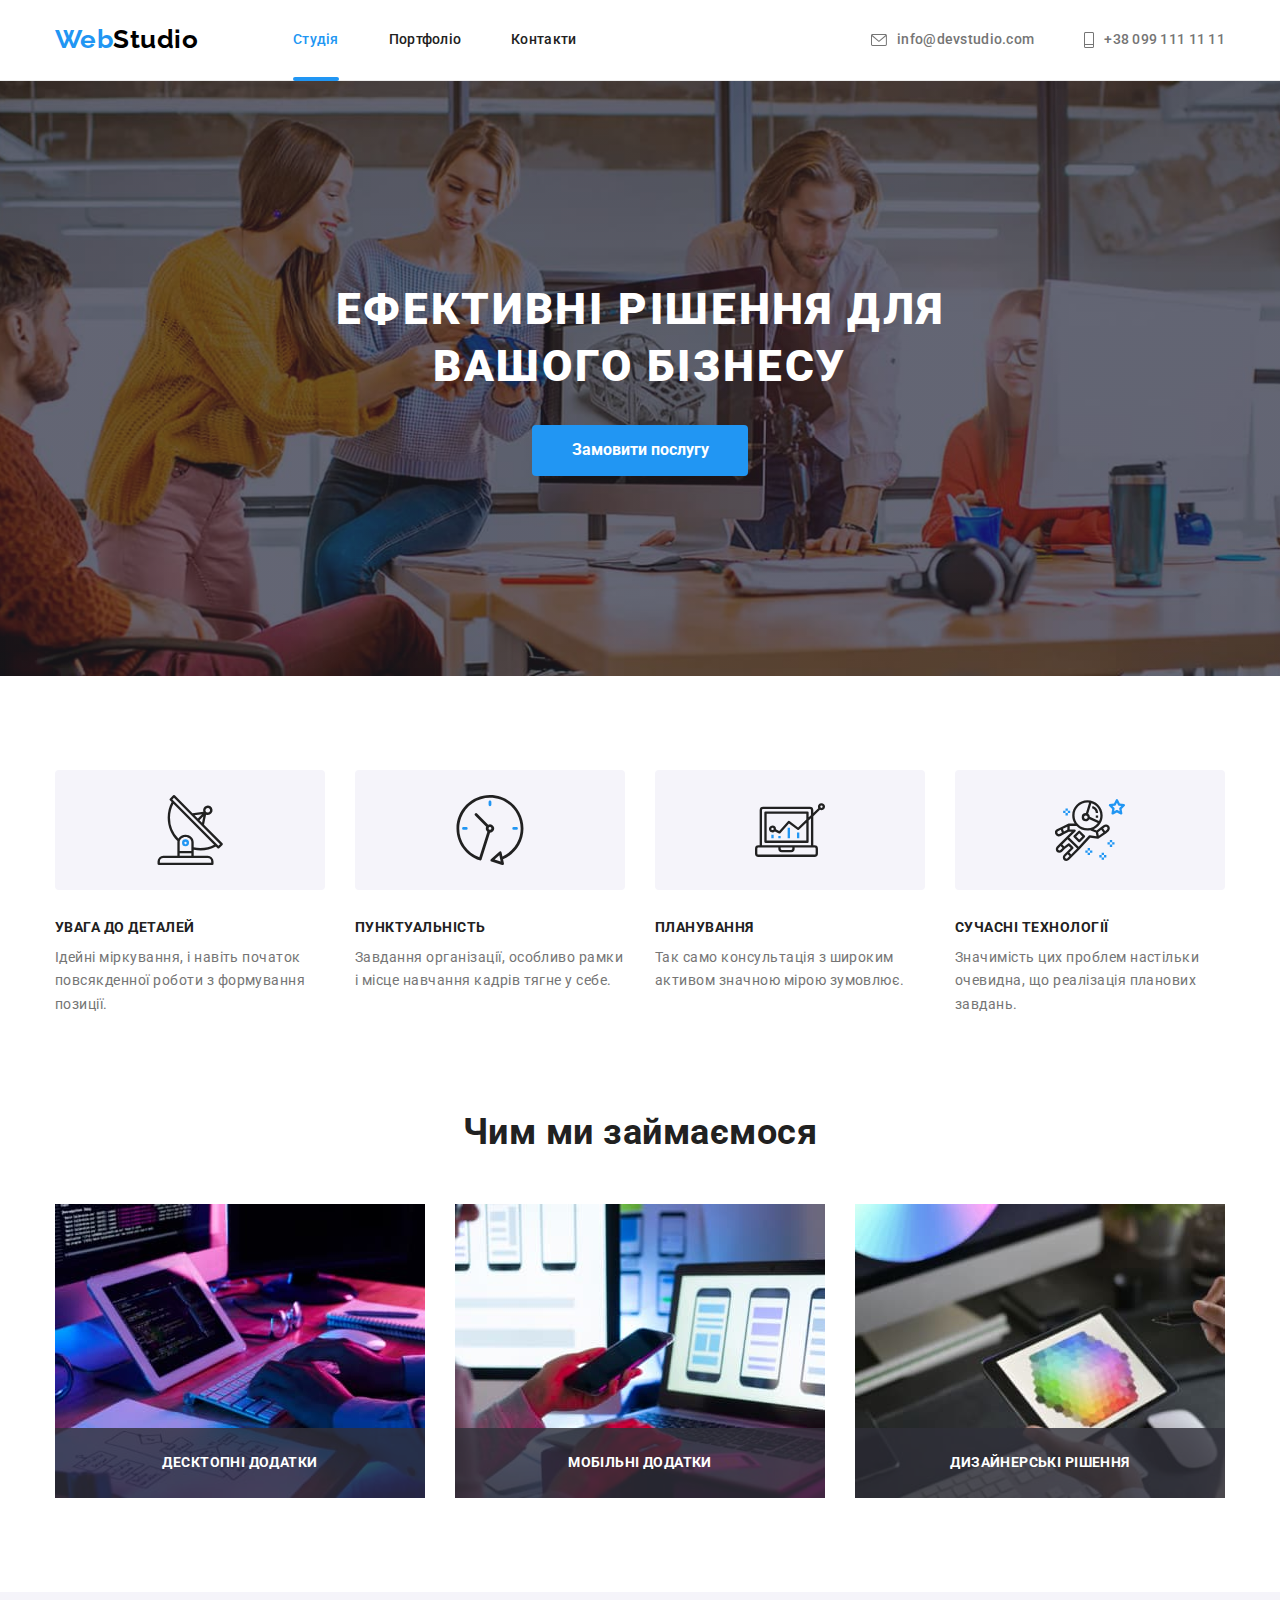
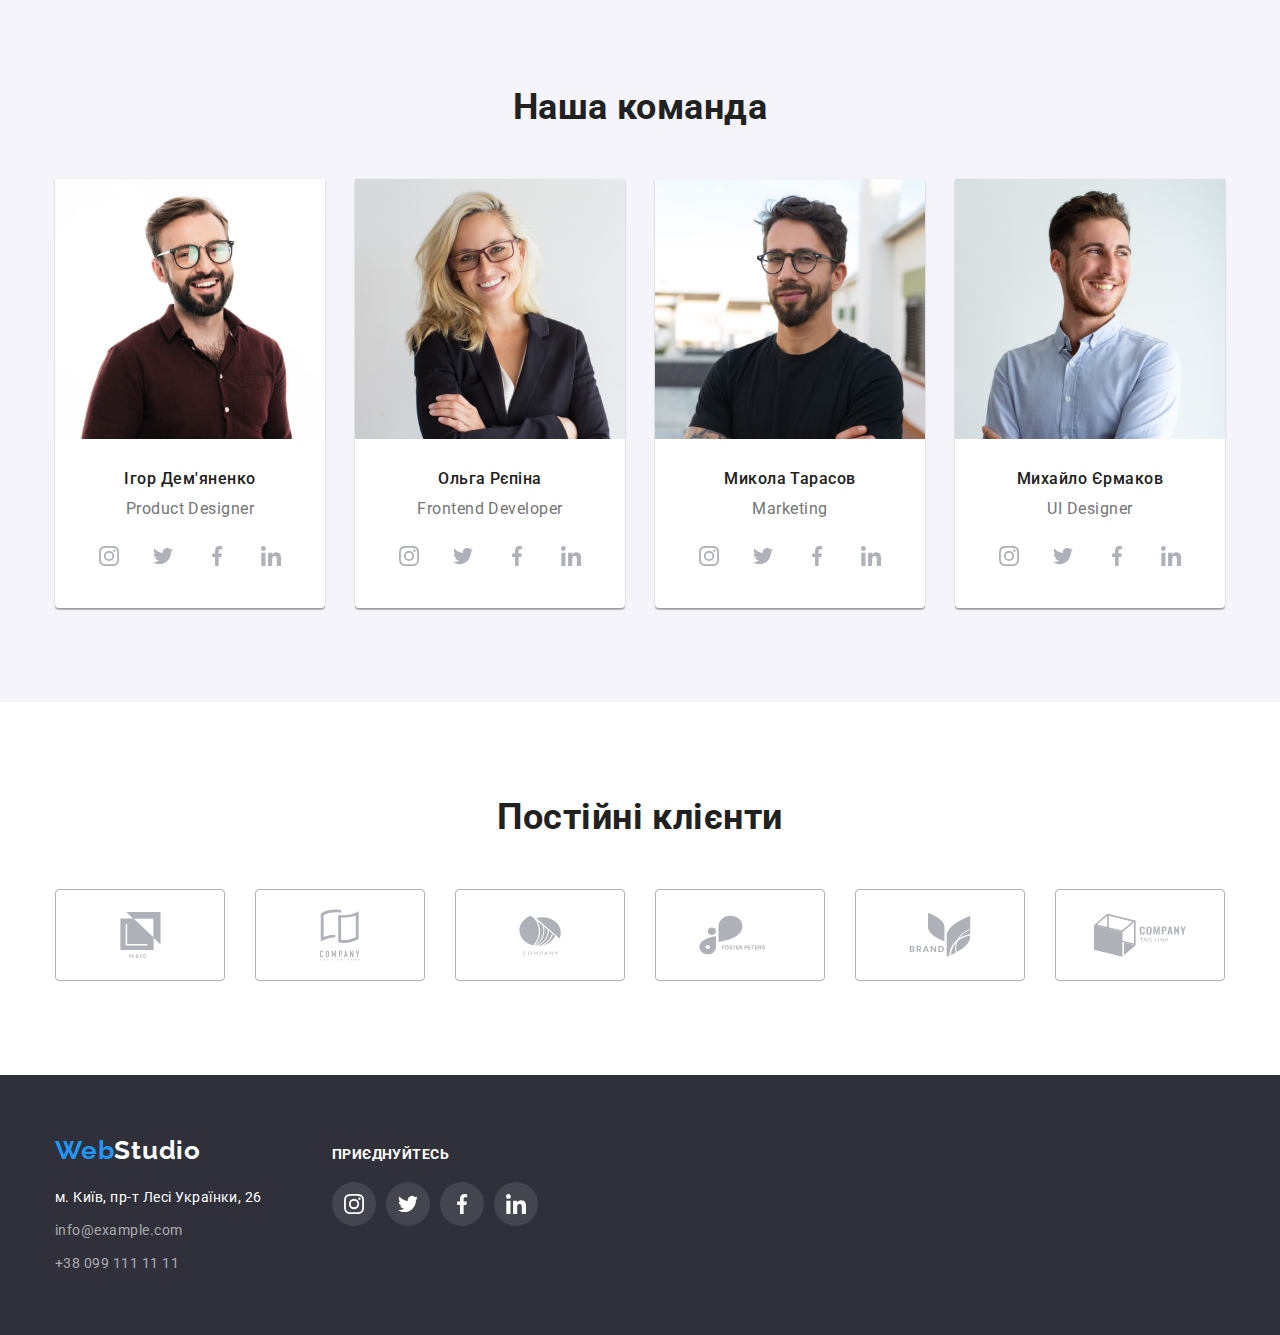
==== commit 2511d43f: "finish" ====
--- a/index.html
+++ b/index.html
@@ -20,8 +20,8 @@
             <a href="./index.html" class="logo"><span class="logo-style">Web</span>Studio</a>
             <ul class="site-nav">
                 <li class="item"><a href="./index.html" class="link current">Студія</a></li>
-                <li class="item"><a href="./portfolio.html" class="link current">Портфоліо</a></li>
-                <li class="item"><a href="" class="link current">Контакти</a></li>
+                <li class="item"><a href="./portfolio.html" class="link">Портфоліо</a></li>
+                <li class="item"><a href="" class="link">Контакти</a></li>
             </ul>
         </nav>
         <ul class="feedback">
--- a/css/styles.css
+++ b/css/styles.css
@@ -79,6 +79,9 @@
 }
 .site-nav .link:hover,
 .site-nav .link:focus{
+    color: var(--acent-color);
+}
+.link.current{
     color: var(--acent-color);
 }
 .link.current::after{
@@ -91,7 +94,6 @@
     height: 4px;
     background-color: var(--acent-color);
     border-radius: 2px;
-    opacity: 1; 
 }
 .feedback .link {
     display: inline-flex;
